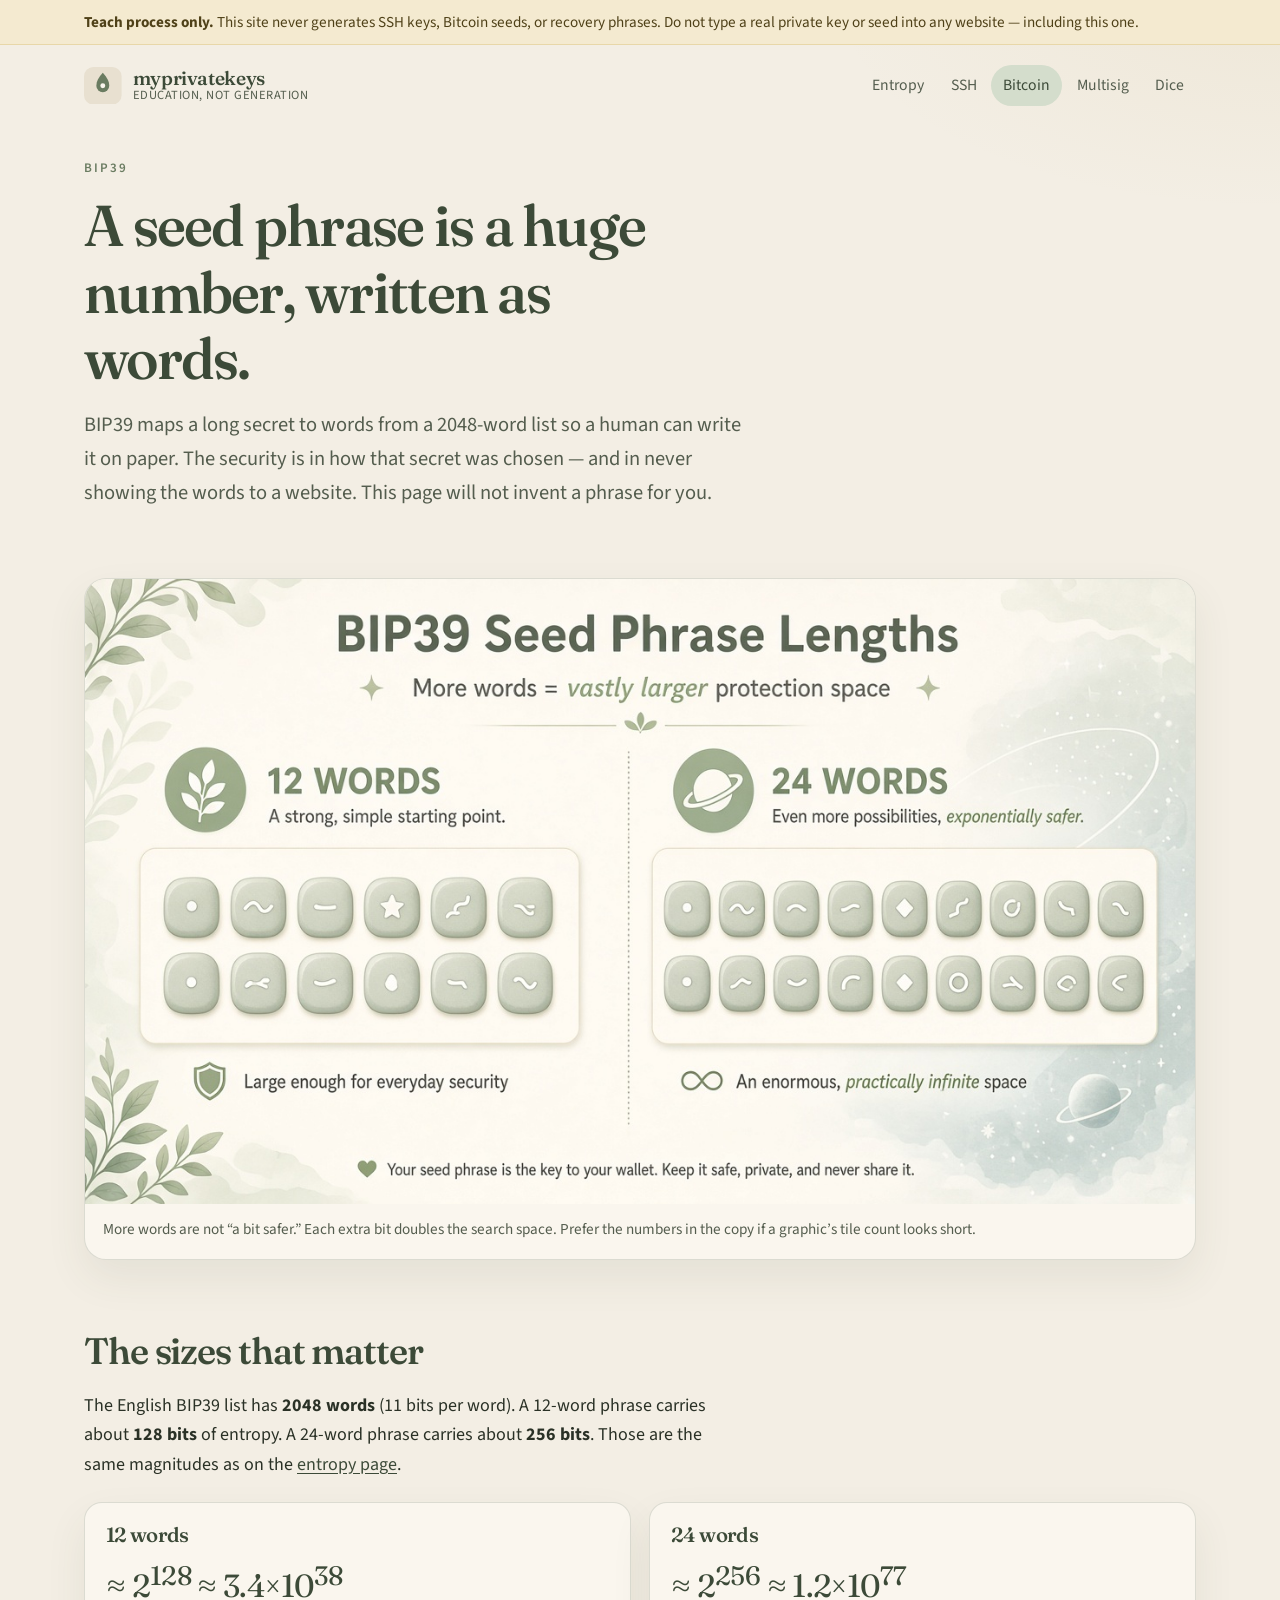
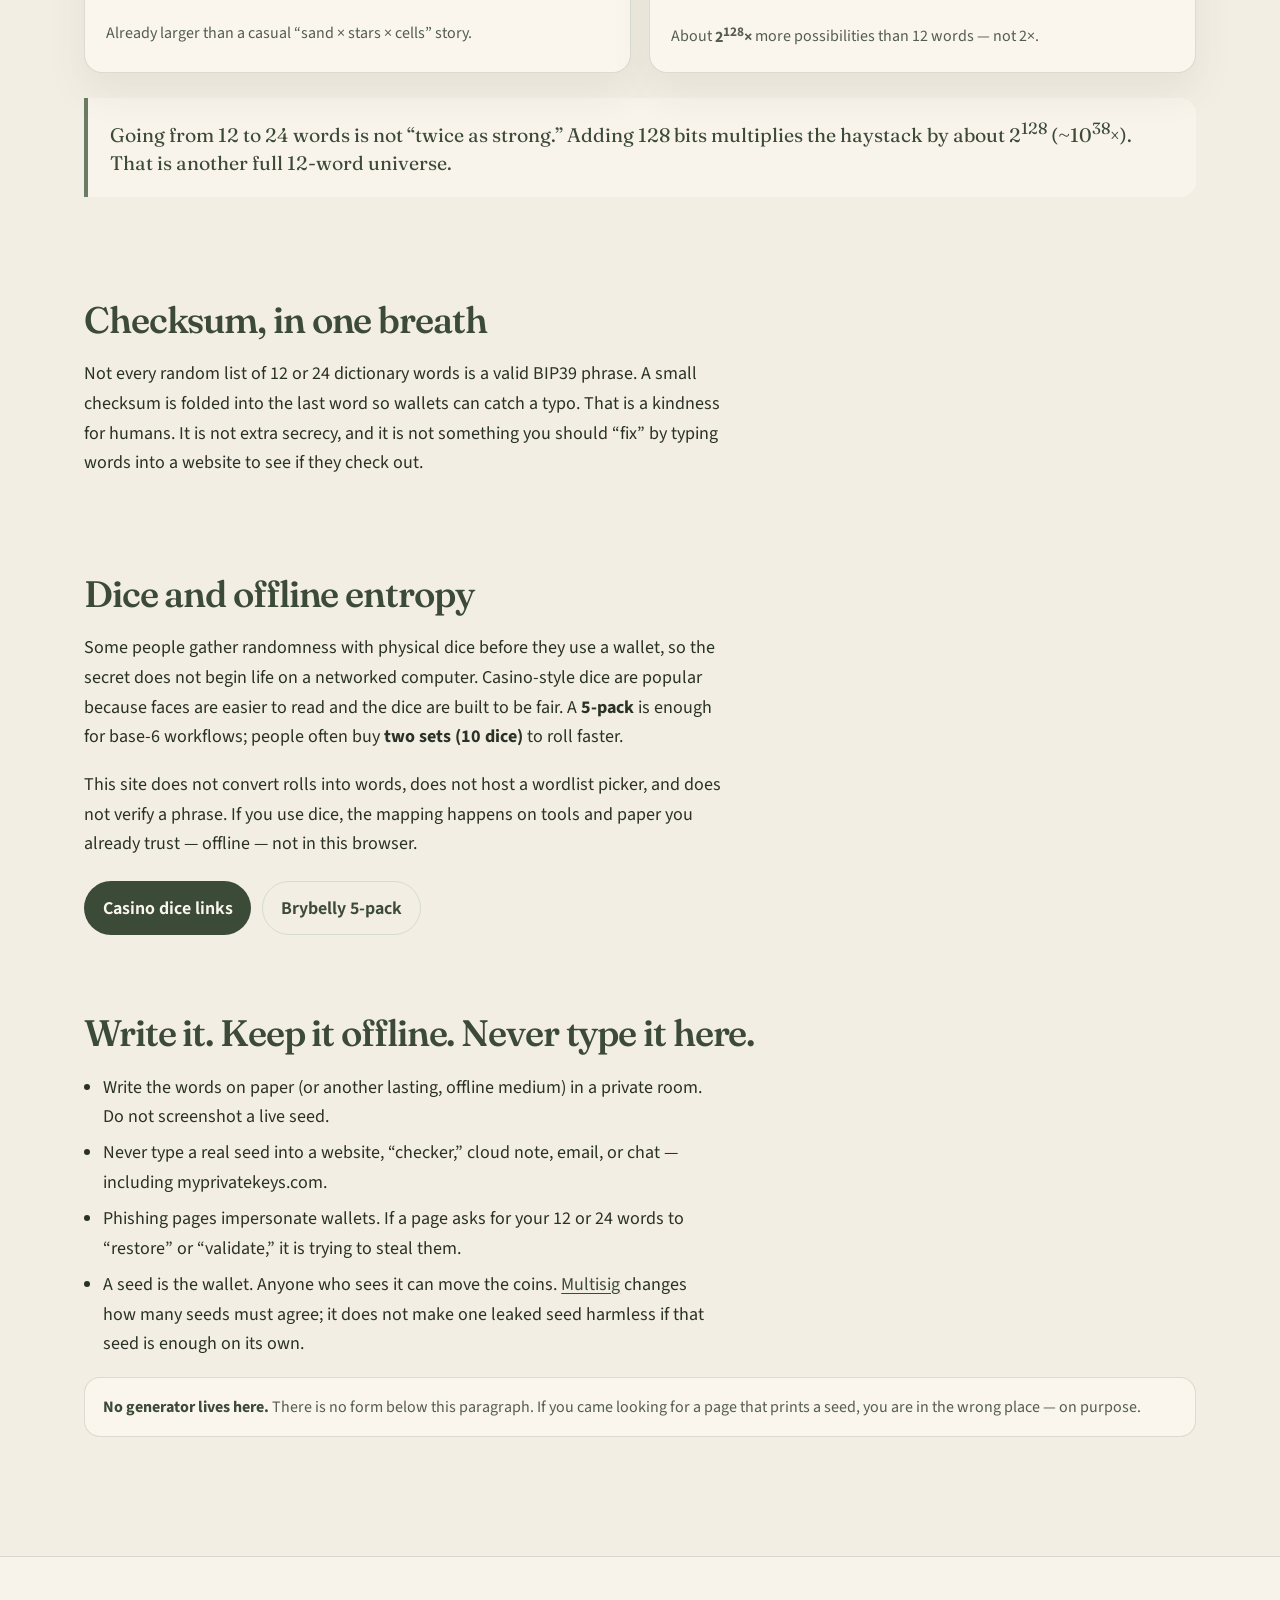
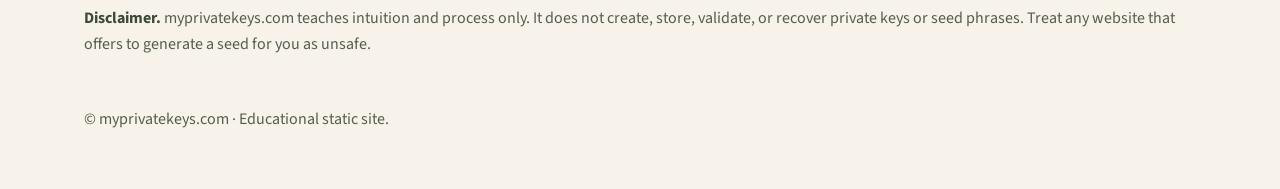
==== bitcoin.html @ ca696eeb "Add v1 educational static site for myprivatekeys.com Sage/cream multipage HTML/CSS site covering ent" ====
<!DOCTYPE html>
<html lang="en">
<head>
  <meta charset="utf-8">
  <meta name="viewport" content="width=device-width, initial-scale=1">
  <title>Bitcoin BIP39 seed phrases | myprivatekeys.com</title>
  <meta name="description" content="Educational BIP39 notes: 2048-word list, 12 vs 24 word entropy, dice, checksums, and writing a seed offline. This site never generates a seed.">
  <link rel="canonical" href="https://myprivatekeys.com/bitcoin.html">
  <meta name="robots" content="index,follow">
  <meta property="og:title" content="Bitcoin BIP39 seed phrases | myprivatekeys.com">
  <meta property="og:description" content="12-word ≈ 2^128; 24-word ≈ 2^256. 24 is about 2^128 times larger, not twice as large. Process only.">
  <meta property="og:type" content="article">
  <meta property="og:url" content="https://myprivatekeys.com/bitcoin.html">
  <meta property="og:image" content="https://myprivatekeys.com/assets/bip39-12-vs-24.png">
  <meta name="theme-color" content="#f3eee4">
  <link rel="icon" href="favicon.svg" type="image/svg+xml">
  <link rel="preconnect" href="https://fonts.googleapis.com">
  <link rel="preconnect" href="https://fonts.gstatic.com" crossorigin>
  <link href="https://fonts.googleapis.com/css2?family=Fraunces:opsz,wght@9..144,500;9..144,560&family=Source+Sans+3:wght@400;600;700&display=swap" rel="stylesheet">
  <link rel="stylesheet" href="css/styles.css">
</head>
<body>
  <a class="skip-link" href="#main">Skip to content</a>
  <div class="site-disclaimer" role="note">
    <p><strong>Teach process only.</strong> This site never generates SSH keys, Bitcoin seeds, or recovery phrases. Do not type a real private key or seed into any website — including this one.</p>
  </div>
  <header class="site-header">
    <a class="brand" href="index.html">
      <svg class="brand-mark" viewBox="0 0 64 64" aria-hidden="true">
        <rect width="64" height="64" rx="16" fill="#e8e0d0"/>
        <path d="M32 10c7 8 11 14 11 22a11 11 0 1 1-22 0c0-8 4-14 11-22z" fill="#6a7c61"/>
        <circle cx="32" cy="32" r="4.2" fill="#faf6ee"/>
      </svg>
      <span class="brand-text">
        <span class="brand-name">myprivatekeys</span>
        <span class="brand-tag">Education, not generation</span>
      </span>
    </a>
    <button class="nav-toggle" type="button" aria-expanded="false" aria-controls="site-nav">Menu</button>
    <nav class="site-nav" id="site-nav" aria-label="Primary">
      <a href="index.html">Entropy</a>
      <a href="ssh.html">SSH</a>
      <a href="bitcoin.html" aria-current="page">Bitcoin</a>
      <a href="multisig.html">Multisig</a>
      <a href="dice.html">Dice</a>
    </nav>
  </header>

  <main id="main">
    <div class="wrap">
      <section class="hero">
        <p class="kicker">BIP39</p>
        <h1>A seed phrase is a huge number, written as words.</h1>
        <p class="lede">BIP39 maps a long secret to words from a 2048-word list so a human can write it on paper. The security is in how that secret was chosen — and in never showing the words to a website. This page will not invent a phrase for you.</p>
      </section>

      <figure class="figure">
        <img src="assets/bip39-12-vs-24.png" width="1600" height="900" alt="Illustration comparing 12-word and 24-word BIP39 seed phrase lengths and the much larger protection space of 24 words.">
        <figcaption>More words are not “a bit safer.” Each extra bit doubles the search space. Prefer the numbers in the copy if a graphic’s tile count looks short.</figcaption>
      </figure>

      <section class="section">
        <h2>The sizes that matter</h2>
        <div class="prose">
          <p>The English BIP39 list has <strong>2048 words</strong> (11 bits per word). A 12-word phrase carries about <strong>128 bits</strong> of entropy. A 24-word phrase carries about <strong>256 bits</strong>. Those are the same magnitudes as on the <a href="index.html">entropy page</a>.</p>
        </div>
        <div class="grid grid-2" style="margin-top: 1.4rem;">
          <article class="stat">
            <h3>12 words</h3>
            <p class="num">≈ 2<sup>128</sup> ≈ 3.4×10<sup>38</sup></p>
            <p class="sub">Already larger than a casual “sand × stars × cells” story.</p>
          </article>
          <article class="stat">
            <h3>24 words</h3>
            <p class="num">≈ 2<sup>256</sup> ≈ 1.2×10<sup>77</sup></p>
            <p class="sub">About <strong>2<sup>128</sup>×</strong> more possibilities than 12 words — not 2×.</p>
          </article>
        </div>
        <blockquote class="pull">Going from 12 to 24 words is not “twice as strong.” Adding 128 bits multiplies the haystack by about 2<sup>128</sup> (~10<sup>38</sup>×). That is another full 12-word universe.</blockquote>
      </section>

      <section class="section">
        <h2>Checksum, in one breath</h2>
        <div class="prose">
          <p>Not every random list of 12 or 24 dictionary words is a valid BIP39 phrase. A small checksum is folded into the last word so wallets can catch a typo. That is a kindness for humans. It is not extra secrecy, and it is not something you should “fix” by typing words into a website to see if they check out.</p>
        </div>
      </section>

      <section class="section">
        <h2>Dice and offline entropy</h2>
        <div class="prose">
          <p>Some people gather randomness with physical dice before they use a wallet, so the secret does not begin life on a networked computer. Casino-style dice are popular because faces are easier to read and the dice are built to be fair. A <strong>5-pack</strong> is enough for base-6 workflows; people often buy <strong>two sets (10 dice)</strong> to roll faster.</p>
          <p>This site does not convert rolls into words, does not host a wordlist picker, and does not verify a phrase. If you use dice, the mapping happens on tools and paper you already trust — offline — not in this browser.</p>
        </div>
        <div class="actions">
          <a class="btn btn-primary" href="dice.html">Casino dice links</a>
          <a class="btn btn-ghost" href="https://www.amazon.com/dp/B00CKXGBE4" rel="noopener noreferrer" target="_blank">Brybelly 5-pack</a>
        </div>
      </section>

      <section class="section">
        <h2>Write it. Keep it offline. Never type it here.</h2>
        <div class="prose">
          <ul>
            <li>Write the words on paper (or another lasting, offline medium) in a private room. Do not screenshot a live seed.</li>
            <li>Never type a real seed into a website, “checker,” cloud note, email, or chat — including myprivatekeys.com.</li>
            <li>Phishing pages impersonate wallets. If a page asks for your 12 or 24 words to “restore” or “validate,” it is trying to steal them.</li>
            <li>A seed is the wallet. Anyone who sees it can move the coins. <a href="multisig.html">Multisig</a> changes how many seeds must agree; it does not make one leaked seed harmless if that seed is enough on its own.</li>
          </ul>
        </div>
        <p class="note"><strong>No generator lives here.</strong> There is no form below this paragraph. If you came looking for a page that prints a seed, you are in the wrong place — on purpose.</p>
      </section>
    </div>
  </main>

  <footer class="site-footer">
    <div class="wrap">
      <p><strong>Disclaimer.</strong> myprivatekeys.com teaches intuition and process only. It does not create, store, validate, or recover private keys or seed phrases. Treat any website that offers to generate a seed for you as unsafe.</p>
      <p>© myprivatekeys.com · Educational static site.</p>
    </div>
  </footer>
  <script src="js/nav.js"></script>
</body>
</html>
---- css/styles.css ----
/* myprivatekeys.com — sage / cream educational static site */

:root {
  --cream: #f3eee4;
  --cream-deep: #e6dece;
  --paper: #faf6ee;
  --ink: #2a3126;
  --ink-muted: #545d4e;
  --sage: #6a7c61;
  --sage-deep: #3c4a38;
  --sage-mid: #87987b;
  --sage-pale: #d4ddcc;
  --leaf: #7c8e70;
  --gold: #b0893a;
  --gold-soft: #e8d7a8;
  --warn-bg: #f4ead0;
  --warn-ink: #4f4118;
  --line: rgba(60, 74, 56, 0.16);
  --shadow: 0 18px 40px rgba(60, 74, 56, 0.08);
  --radius: 22px;
  --max: 72rem;
  --prose: 40rem;
  --font-serif: "Fraunces", "Iowan Old Style", "Palatino Linotype", Palatino, serif;
  --font-sans: "Source Sans 3", "Segoe UI", "Helvetica Neue", sans-serif;
}

*,
*::before,
*::after {
  box-sizing: border-box;
}

html {
  scroll-behavior: smooth;
}

body {
  margin: 0;
  color: var(--ink);
  background:
    radial-gradient(1200px 500px at 8% -10%, rgba(125, 143, 114, 0.12), transparent 55%),
    radial-gradient(900px 420px at 100% 0%, rgba(184, 154, 78, 0.08), transparent 50%),
    var(--cream);
  font-family: var(--font-sans);
  font-size: 1.125rem;
  line-height: 1.65;
  min-height: 100vh;
}

img {
  max-width: 100%;
  height: auto;
  display: block;
}

a {
  color: var(--sage-deep);
  text-underline-offset: 0.18em;
}

a:hover {
  color: var(--sage);
}

:focus-visible {
  outline: 3px solid var(--gold);
  outline-offset: 3px;
}

.skip-link {
  position: absolute;
  left: 1rem;
  top: -4rem;
  z-index: 80;
  background: var(--sage-deep);
  color: var(--paper);
  padding: 0.6rem 1rem;
  border-radius: 8px;
}

.skip-link:focus {
  top: 1rem;
}

/* Disclaimer */

.site-disclaimer {
  position: sticky;
  top: 0;
  z-index: 40;
  background: var(--warn-bg);
  color: var(--warn-ink);
  border-bottom: 1px solid var(--gold-soft);
}

.site-disclaimer p {
  margin: 0 auto;
  max-width: var(--max);
  padding: 0.7rem 1.25rem;
  font-size: 0.95rem;
  line-height: 1.45;
}

.site-disclaimer strong {
  font-weight: 700;
}

/* Header */

.site-header {
  max-width: var(--max);
  margin: 0 auto;
  padding: 1.25rem 1.25rem 0.5rem;
  display: flex;
  align-items: center;
  justify-content: space-between;
  gap: 1.5rem;
}

.brand {
  display: flex;
  align-items: center;
  gap: 0.7rem;
  text-decoration: none;
  color: var(--sage-deep);
}

.brand-mark {
  width: 2.35rem;
  height: 2.35rem;
  flex-shrink: 0;
}

.brand-text {
  display: flex;
  flex-direction: column;
  line-height: 1.1;
}

.brand-name {
  font-family: var(--font-serif);
  font-size: 1.2rem;
  font-weight: 560;
  letter-spacing: -0.02em;
}

.brand-tag {
  font-size: 0.78rem;
  color: var(--ink-muted);
  letter-spacing: 0.04em;
  text-transform: uppercase;
}

.site-nav {
  display: flex;
  flex-wrap: wrap;
  gap: 0.15rem 0.15rem;
}

.site-nav a {
  text-decoration: none;
  color: var(--ink-muted);
  padding: 0.45rem 0.75rem;
  border-radius: 999px;
  font-size: 0.98rem;
}

.site-nav a:hover,
.site-nav a[aria-current="page"] {
  background: var(--sage-pale);
  color: var(--sage-deep);
}

.nav-toggle {
  display: none;
  background: var(--paper);
  border: 1px solid var(--line);
  border-radius: 10px;
  padding: 0.45rem 0.7rem;
  font: inherit;
  color: var(--sage-deep);
  cursor: pointer;
}

/* Layout */

.wrap {
  max-width: var(--max);
  margin: 0 auto;
  padding: 0 1.25rem;
}

main {
  padding-bottom: 4rem;
}

.hero {
  padding: 2.4rem 0 1.2rem;
}

.kicker {
  display: inline-flex;
  align-items: center;
  gap: 0.45rem;
  color: var(--sage);
  font-size: 0.82rem;
  letter-spacing: 0.16em;
  text-transform: uppercase;
  font-weight: 600;
  margin: 0 0 0.85rem;
}

.hero h1,
.section h2,
.card h3,
.stat h3 {
  font-family: var(--font-serif);
  font-optical-sizing: auto;
  font-weight: 560;
  letter-spacing: -0.03em;
  line-height: 1.15;
  color: var(--sage-deep);
}

.hero h1 {
  font-size: clamp(2.2rem, 5vw, 3.6rem);
  max-width: 16ch;
  margin: 0 0 1rem;
}

.lede {
  font-size: 1.28rem;
  max-width: 42rem;
  color: var(--ink-muted);
  margin: 0 0 1.5rem;
}

.section {
  padding: 2.4rem 0;
}

.section h2 {
  font-size: clamp(1.7rem, 3vw, 2.3rem);
  margin: 0 0 0.9rem;
}

.prose {
  max-width: var(--prose);
}

.prose p,
.prose li {
  color: var(--ink);
}

.prose ul,
.prose ol {
  padding-left: 1.2rem;
}

.prose li + li {
  margin-top: 0.4rem;
}

.pull {
  margin: 1.6rem 0;
  padding: 1.2rem 1.4rem;
  border-left: 4px solid var(--sage);
  background: rgba(250, 246, 238, 0.8);
  border-radius: 0 16px 16px 0;
  font-family: var(--font-serif);
  font-size: 1.22rem;
  line-height: 1.45;
  color: var(--sage-deep);
}

.note {
  background: var(--paper);
  border: 1px solid var(--line);
  border-radius: 16px;
  padding: 1rem 1.15rem;
  font-size: 1rem;
  color: var(--ink-muted);
}

.note strong {
  color: var(--sage-deep);
}

.figure {
  margin: 1.6rem 0 2rem;
  background: var(--paper);
  border: 1px solid var(--line);
  border-radius: var(--radius);
  box-shadow: var(--shadow);
  overflow: hidden;
}

.figure img {
  width: 100%;
  background: #f7f3ea;
}

.figure figcaption {
  padding: 0.85rem 1.15rem 1.05rem;
  font-size: 0.95rem;
  color: var(--ink-muted);
}

.grid {
  display: grid;
  gap: 1.15rem;
}

.grid-2 {
  grid-template-columns: repeat(2, minmax(0, 1fr));
}

.grid-3 {
  grid-template-columns: repeat(3, minmax(0, 1fr));
}

.card,
.stat {
  background: var(--paper);
  border: 1px solid var(--line);
  border-radius: 18px;
  padding: 1.25rem 1.3rem 1.35rem;
  box-shadow: var(--shadow);
}

.card h3,
.stat h3 {
  margin: 0 0 0.45rem;
  font-size: 1.28rem;
}

.card p:last-child,
.stat p:last-child {
  margin-bottom: 0;
}

.card a.card-link {
  display: inline-block;
  margin-top: 0.7rem;
  font-weight: 650;
  text-decoration: none;
  color: var(--sage);
}

.card a.card-link:hover {
  text-decoration: underline;
}

.stat .num {
  font-family: var(--font-serif);
  font-size: clamp(1.6rem, 3vw, 2rem);
  color: var(--sage-deep);
  margin: 0.15rem 0 0.5rem;
  letter-spacing: -0.02em;
}

.stat .sub {
  margin: 0;
  color: var(--ink-muted);
  font-size: 1rem;
}

.actions {
  display: flex;
  flex-wrap: wrap;
  gap: 0.7rem;
  margin: 1.4rem 0 0;
}

.btn {
  display: inline-flex;
  align-items: center;
  justify-content: center;
  padding: 0.7rem 1.1rem;
  border-radius: 999px;
  text-decoration: none;
  font-weight: 650;
  border: 1px solid transparent;
}

.btn-primary {
  background: var(--sage-deep);
  color: var(--paper);
}

.btn-primary:hover {
  background: var(--sage);
  color: var(--paper);
}

.btn-ghost {
  background: transparent;
  border-color: var(--sage-pale);
  color: var(--sage-deep);
}

.btn-ghost:hover {
  background: var(--sage-pale);
  color: var(--sage-deep);
}

.product {
  display: flex;
  flex-direction: column;
  gap: 0.4rem;
}

.product .vendor {
  font-size: 0.82rem;
  letter-spacing: 0.08em;
  text-transform: uppercase;
  color: var(--sage);
  font-weight: 650;
}

.muted {
  color: var(--ink-muted);
}

.tiny {
  font-size: 0.95rem;
}

hr.rule {
  border: 0;
  border-top: 1px solid var(--line);
  margin: 0.5rem 0 0;
}

.site-footer {
  border-top: 1px solid var(--line);
  background: rgba(250, 246, 238, 0.7);
  padding: 2rem 0 2.6rem;
  color: var(--ink-muted);
  font-size: 1rem;
}

.site-footer .wrap {
  display: grid;
  gap: 1rem;
}

.site-footer strong {
  color: var(--sage-deep);
}

.leaf-row {
  display: flex;
  justify-content: center;
  opacity: 0.55;
  margin: 0.5rem 0 0;
}

@media (max-width: 860px) {
  .grid-3,
  .grid-2 {
    grid-template-columns: 1fr;
  }

  .nav-toggle {
    display: inline-flex;
  }

  .site-nav {
    display: none;
    position: absolute;
    right: 1.25rem;
    top: 6.7rem;
    background: var(--paper);
    border: 1px solid var(--line);
    border-radius: 16px;
    padding: 0.6rem;
    flex-direction: column;
    min-width: 12rem;
    box-shadow: var(--shadow);
    z-index: 30;
  }

  body.nav-open .site-nav {
    display: flex;
  }

  .site-header {
    position: relative;
  }
}

@media (prefers-reduced-motion: reduce) {
  html {
    scroll-behavior: auto;
  }
}
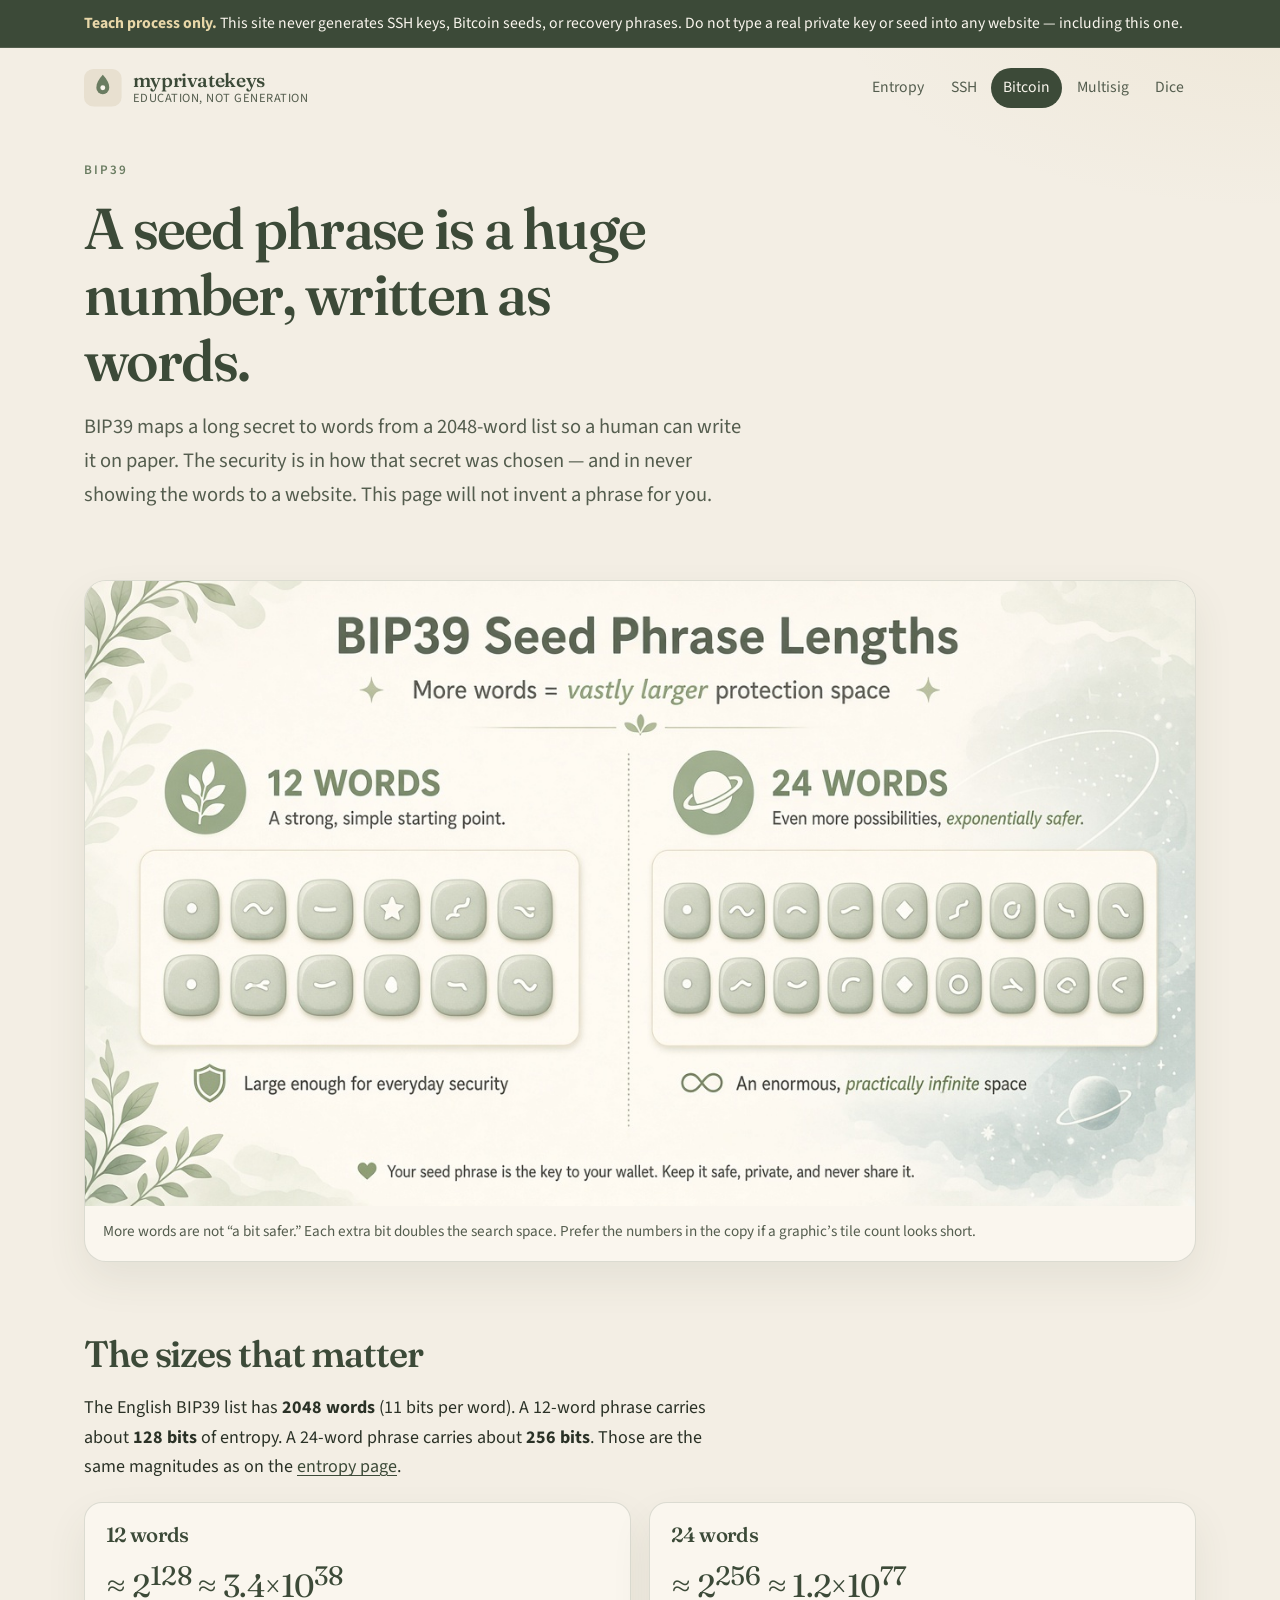
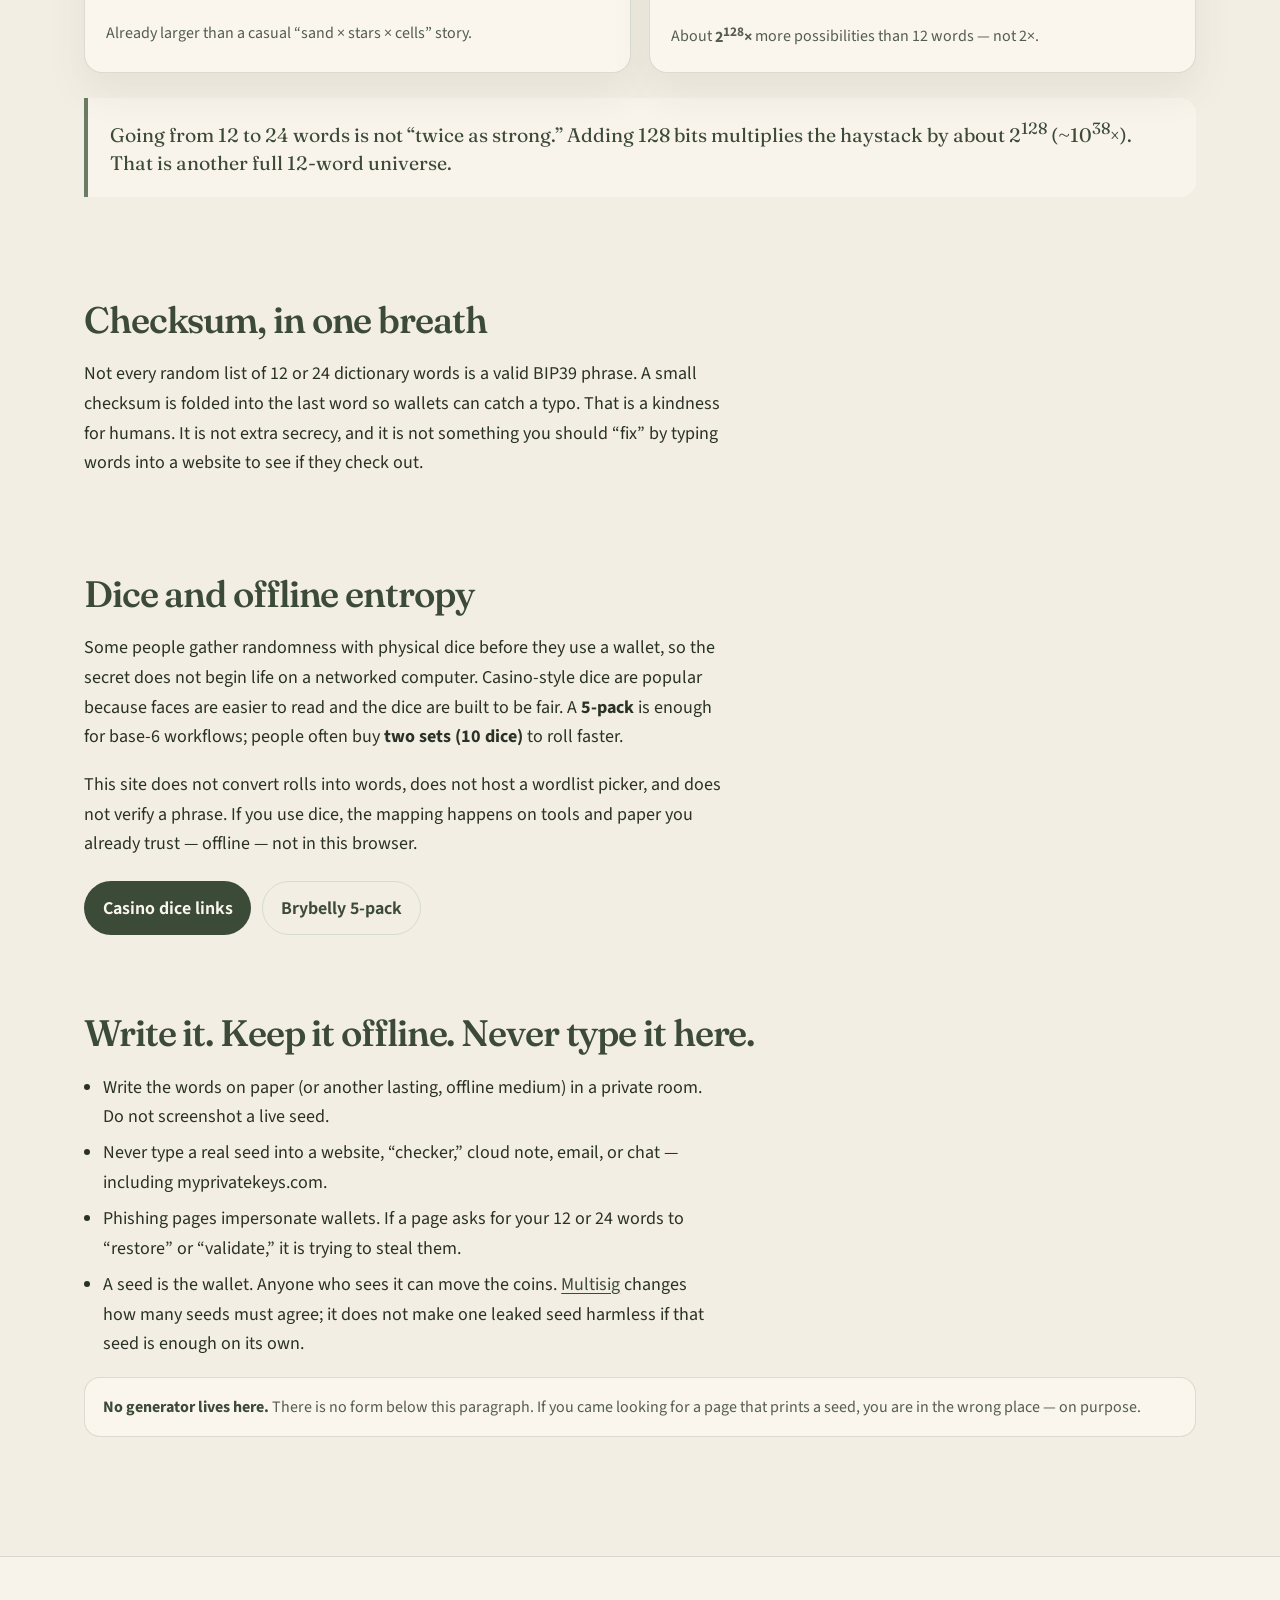
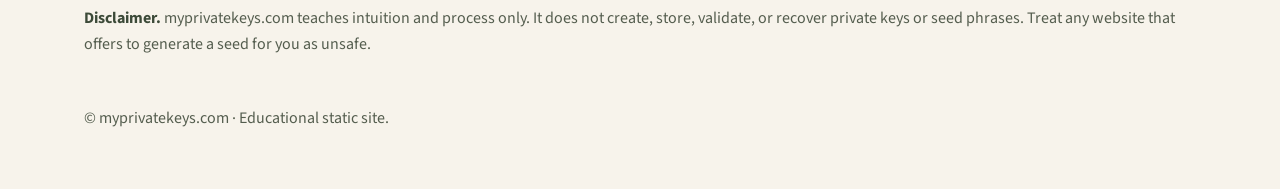
==== commit 8bf1bac9: "Polish disclaimer contrast and crop the home entropy figure Make the process-only banner dark sage s" ====
--- a/bitcoin.html
+++ b/bitcoin.html
@@ -64,7 +64,7 @@
         <div class="prose">
           <p>The English BIP39 list has <strong>2048 words</strong> (11 bits per word). A 12-word phrase carries about <strong>128 bits</strong> of entropy. A 24-word phrase carries about <strong>256 bits</strong>. Those are the same magnitudes as on the <a href="index.html">entropy page</a>.</p>
         </div>
-        <div class="grid grid-2" style="margin-top: 1.4rem;">
+        <div class="grid grid-2 mt">
           <article class="stat">
             <h3>12 words</h3>
             <p class="num">≈ 2<sup>128</sup> ≈ 3.4×10<sup>38</sup></p>
--- a/css/styles.css
+++ b/css/styles.css
@@ -62,6 +62,13 @@
   color: var(--sage);
 }
 
+code {
+  font-size: 0.92em;
+  background: var(--sage-pale);
+  padding: 0.08em 0.38em;
+  border-radius: 6px;
+}
+
 :focus-visible {
   outline: 3px solid var(--gold);
   outline-offset: 3px;
@@ -88,21 +95,22 @@
   position: sticky;
   top: 0;
   z-index: 40;
-  background: var(--warn-bg);
-  color: var(--warn-ink);
-  border-bottom: 1px solid var(--gold-soft);
+  background: var(--sage-deep);
+  color: var(--paper);
+  border-bottom: 1px solid rgba(250, 246, 238, 0.12);
 }
 
 .site-disclaimer p {
   margin: 0 auto;
   max-width: var(--max);
-  padding: 0.7rem 1.25rem;
-  font-size: 0.95rem;
+  padding: 0.75rem 1.25rem;
+  font-size: 0.98rem;
   line-height: 1.45;
 }
 
 .site-disclaimer strong {
   font-weight: 700;
+  color: var(--gold-soft);
 }
 
 /* Header */
@@ -165,10 +173,14 @@
   font-size: 0.98rem;
 }
 
-.site-nav a:hover,
+.site-nav a:hover {
+  background: var(--sage-pale);
+  color: var(--sage-deep);
+}
+
 .site-nav a[aria-current="page"] {
-  background: var(--sage-pale);
-  color: var(--sage-deep);
+  background: var(--sage-deep);
+  color: var(--paper);
 }
 
 .nav-toggle {
@@ -299,6 +311,16 @@
 .figure img {
   width: 100%;
   background: #f7f3ea;
+}
+
+.figure-focus-low img {
+  max-height: 22rem;
+  object-fit: cover;
+  object-position: center 78%;
+}
+
+.mt {
+  margin-top: 1.25rem;
 }
 
 .figure figcaption {
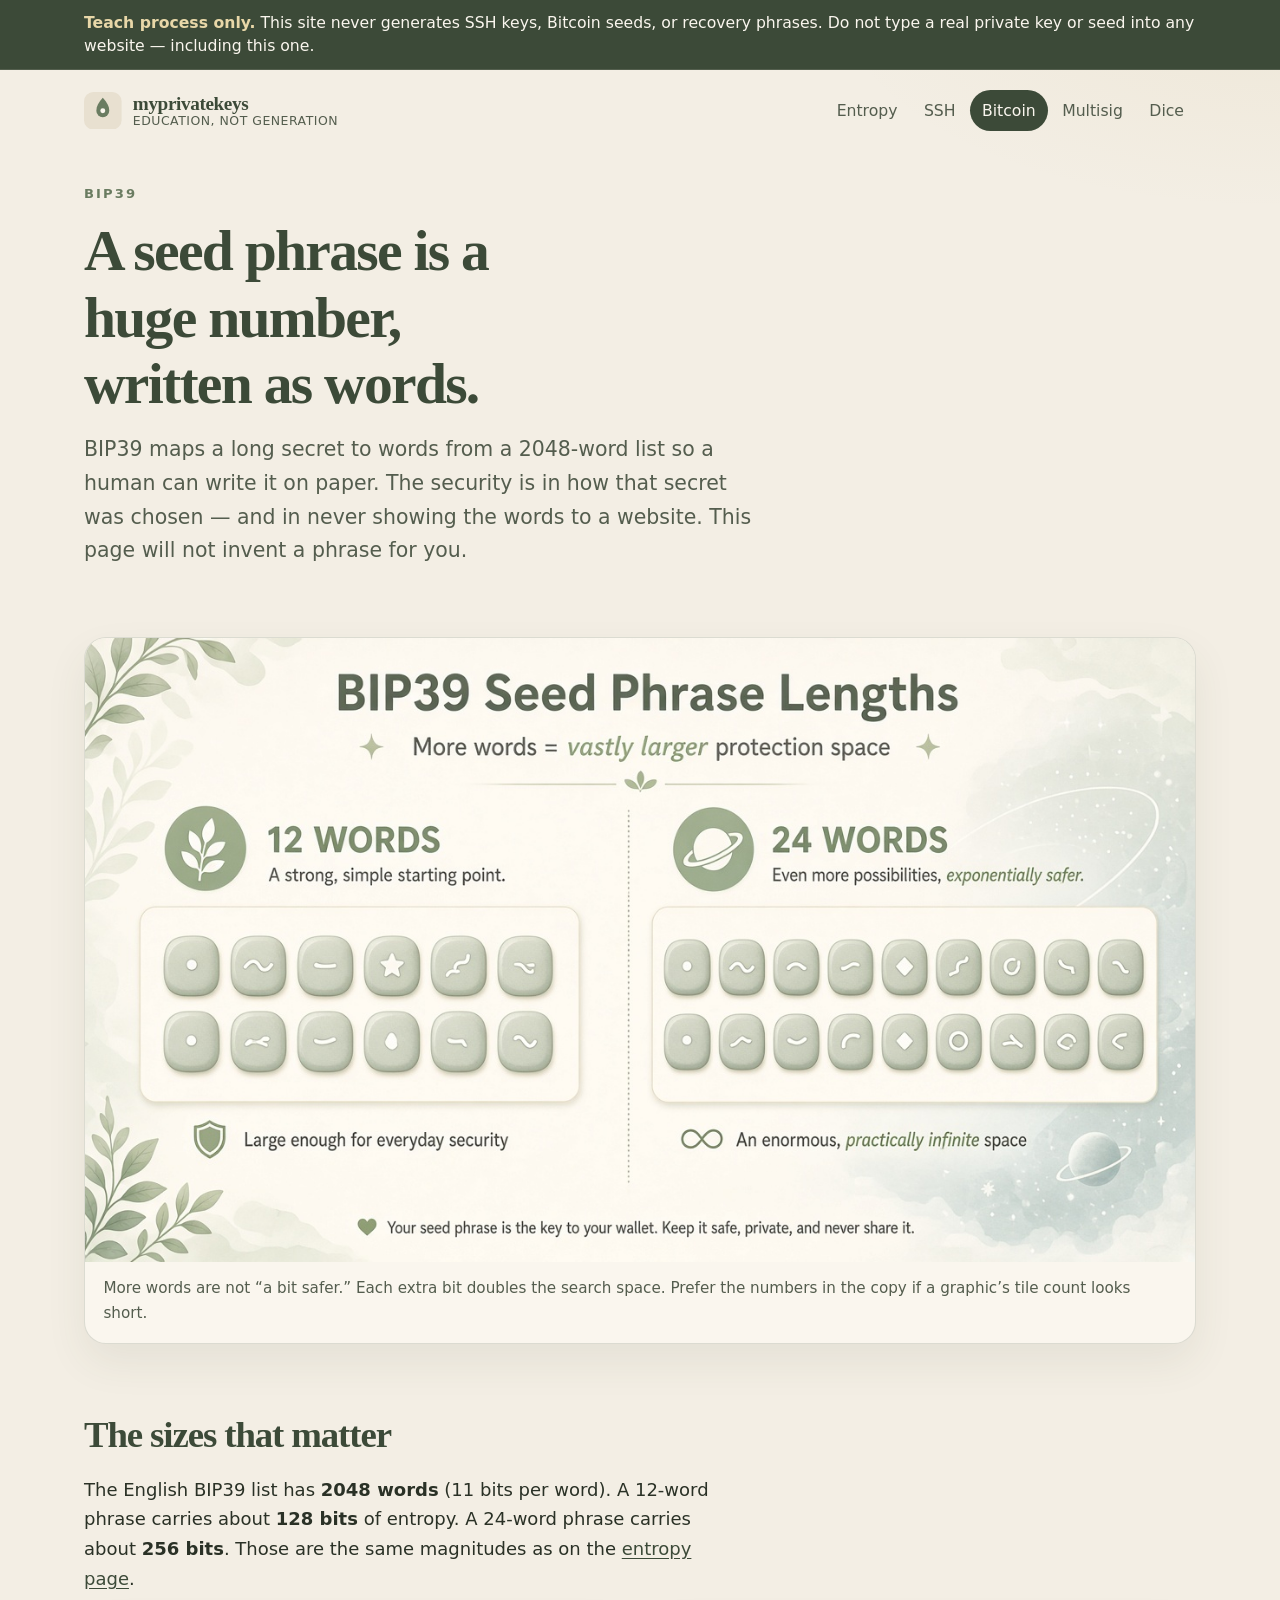
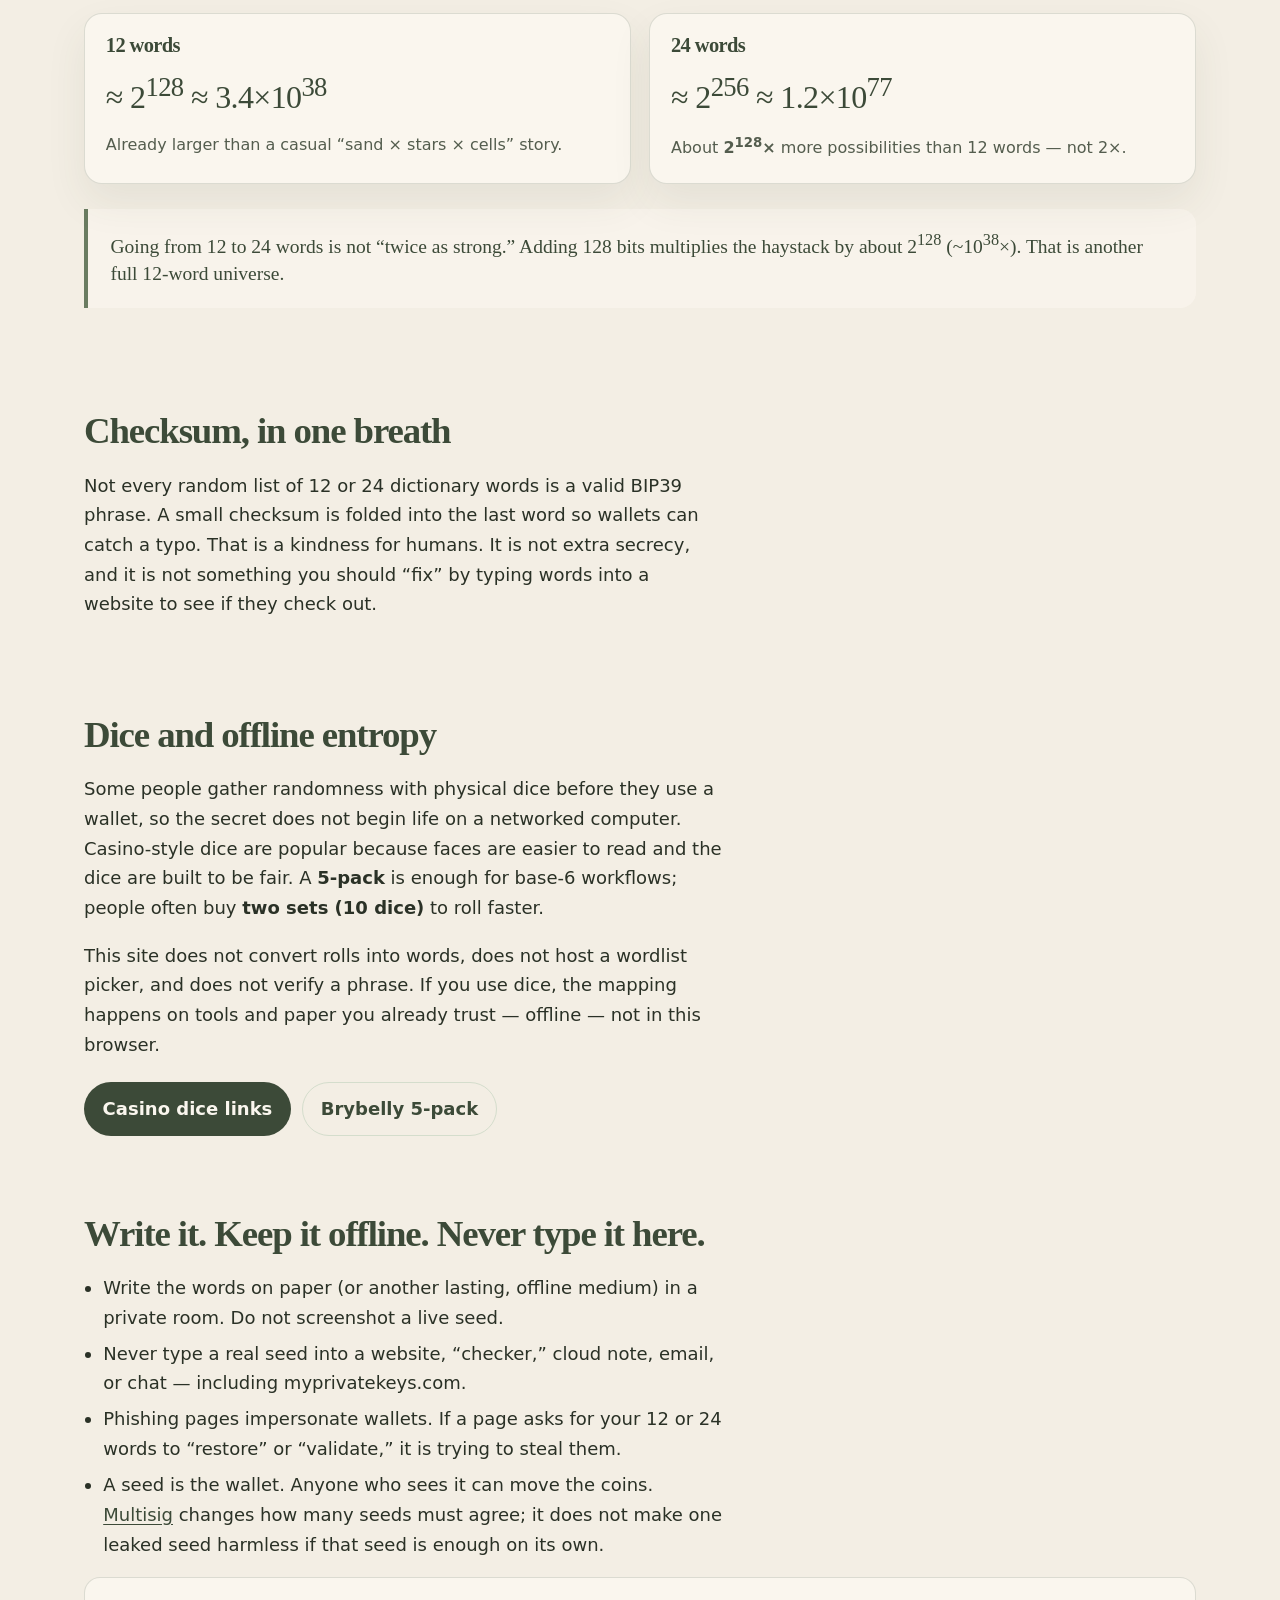
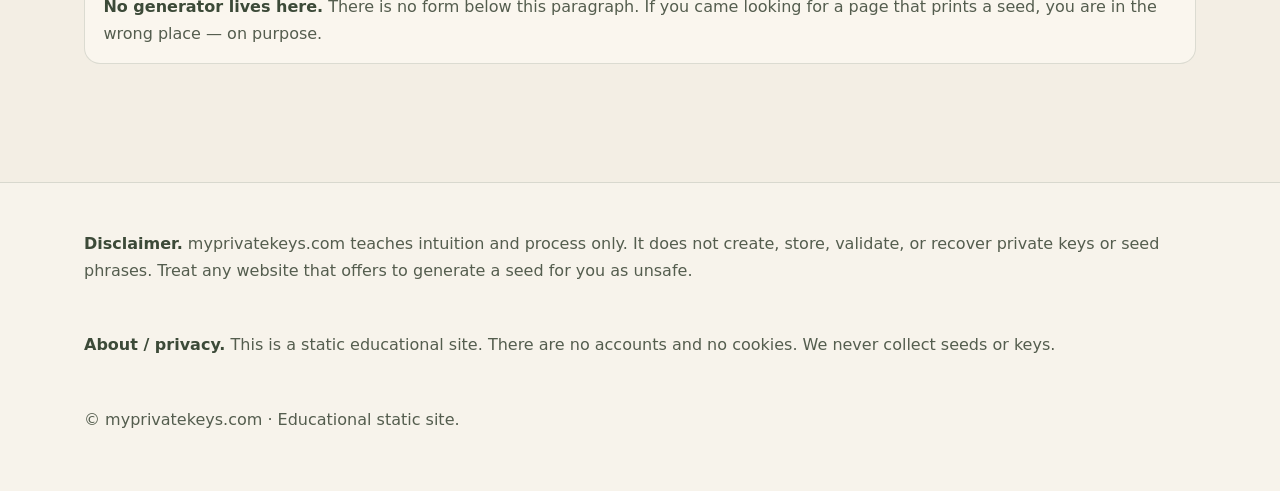
==== commit b4e9d9b1: "Polish SEO, privacy footer, system fonts, and dice links Drop Google Fonts and affiliate wording, le" ====
--- a/bitcoin.html
+++ b/bitcoin.html
@@ -12,12 +12,24 @@
   <meta property="og:type" content="article">
   <meta property="og:url" content="https://myprivatekeys.com/bitcoin.html">
   <meta property="og:image" content="https://myprivatekeys.com/assets/bip39-12-vs-24.png">
+  <meta property="og:site_name" content="myprivatekeys.com">
+  <meta name="twitter:card" content="summary_large_image">
   <meta name="theme-color" content="#f3eee4">
   <link rel="icon" href="favicon.svg" type="image/svg+xml">
-  <link rel="preconnect" href="https://fonts.googleapis.com">
-  <link rel="preconnect" href="https://fonts.gstatic.com" crossorigin>
-  <link href="https://fonts.googleapis.com/css2?family=Fraunces:opsz,wght@9..144,500;9..144,560&family=Source+Sans+3:wght@400;600;700&display=swap" rel="stylesheet">
   <link rel="stylesheet" href="css/styles.css">
+  <script type="application/ld+json">
+  {
+    "@context": "https://schema.org",
+    "@type": "WebPage",
+    "name": "Bitcoin BIP39 seed phrases",
+    "url": "https://myprivatekeys.com/bitcoin.html",
+    "isPartOf": {
+      "@type": "WebSite",
+      "name": "myprivatekeys.com",
+      "url": "https://myprivatekeys.com/"
+    }
+  }
+  </script>
 </head>
 <body>
   <a class="skip-link" href="#main">Skip to content</a>
@@ -94,7 +106,7 @@
         </div>
         <div class="actions">
           <a class="btn btn-primary" href="dice.html">Casino dice links</a>
-          <a class="btn btn-ghost" href="https://www.amazon.com/dp/B00CKXGBE4" rel="noopener noreferrer" target="_blank">Brybelly 5-pack</a>
+          <a class="btn btn-ghost" href="https://www.amazon.com/dp/B00CKXGBE4" rel="nofollow noopener noreferrer" target="_blank">Brybelly 5-pack</a>
         </div>
       </section>
 
@@ -116,6 +128,7 @@
   <footer class="site-footer">
     <div class="wrap">
       <p><strong>Disclaimer.</strong> myprivatekeys.com teaches intuition and process only. It does not create, store, validate, or recover private keys or seed phrases. Treat any website that offers to generate a seed for you as unsafe.</p>
+      <p><strong>About / privacy.</strong> This is a static educational site. There are no accounts and no cookies. We never collect seeds or keys.</p>
       <p>© myprivatekeys.com · Educational static site.</p>
     </div>
   </footer>
--- a/css/styles.css
+++ b/css/styles.css
@@ -20,8 +20,8 @@
   --radius: 22px;
   --max: 72rem;
   --prose: 40rem;
-  --font-serif: "Fraunces", "Iowan Old Style", "Palatino Linotype", Palatino, serif;
-  --font-sans: "Source Sans 3", "Segoe UI", "Helvetica Neue", sans-serif;
+  --font-serif: Georgia, ui-serif, "Iowan Old Style", "Palatino Linotype", Palatino, serif;
+  --font-sans: system-ui, -apple-system, "Segoe UI", "Helvetica Neue", sans-serif;
 }
 
 *,
@@ -227,8 +227,7 @@
 .card h3,
 .stat h3 {
   font-family: var(--font-serif);
-  font-optical-sizing: auto;
-  font-weight: 560;
+  font-weight: 600;
   letter-spacing: -0.03em;
   line-height: 1.15;
   color: var(--sage-deep);
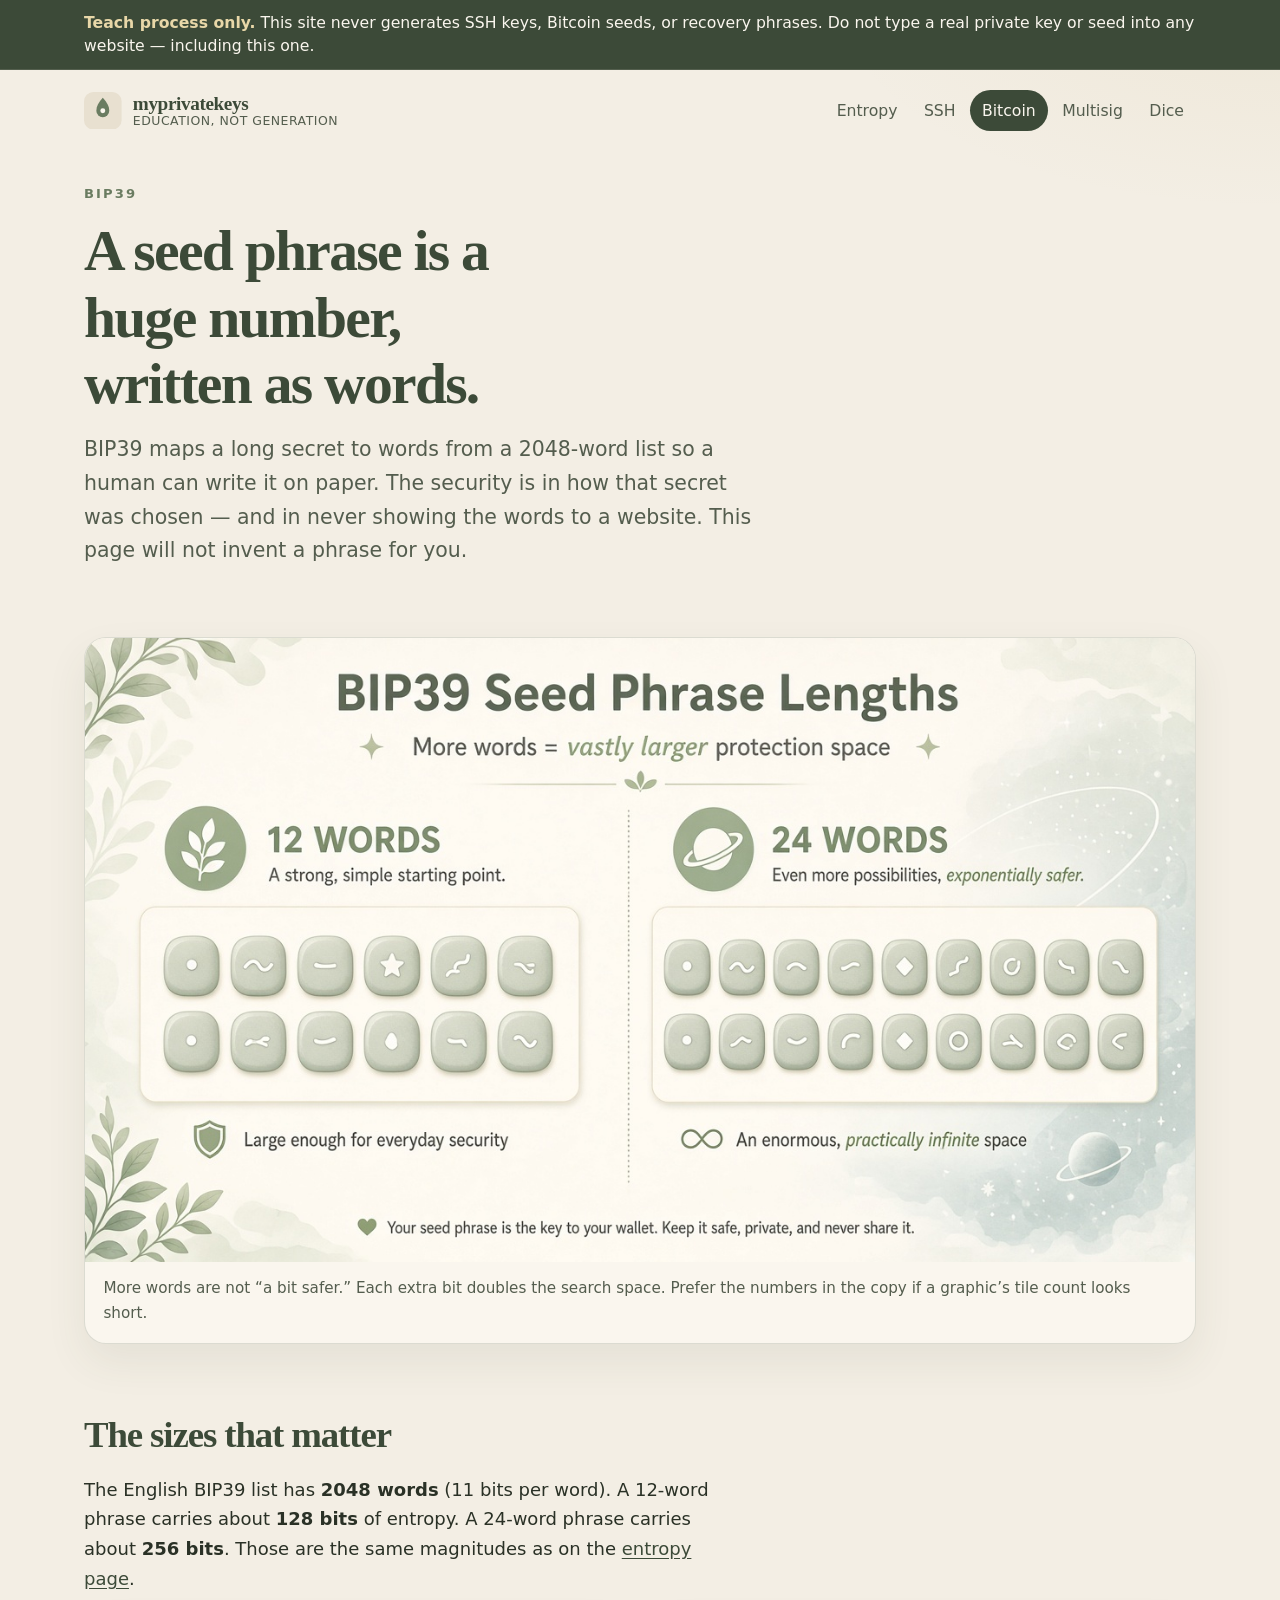
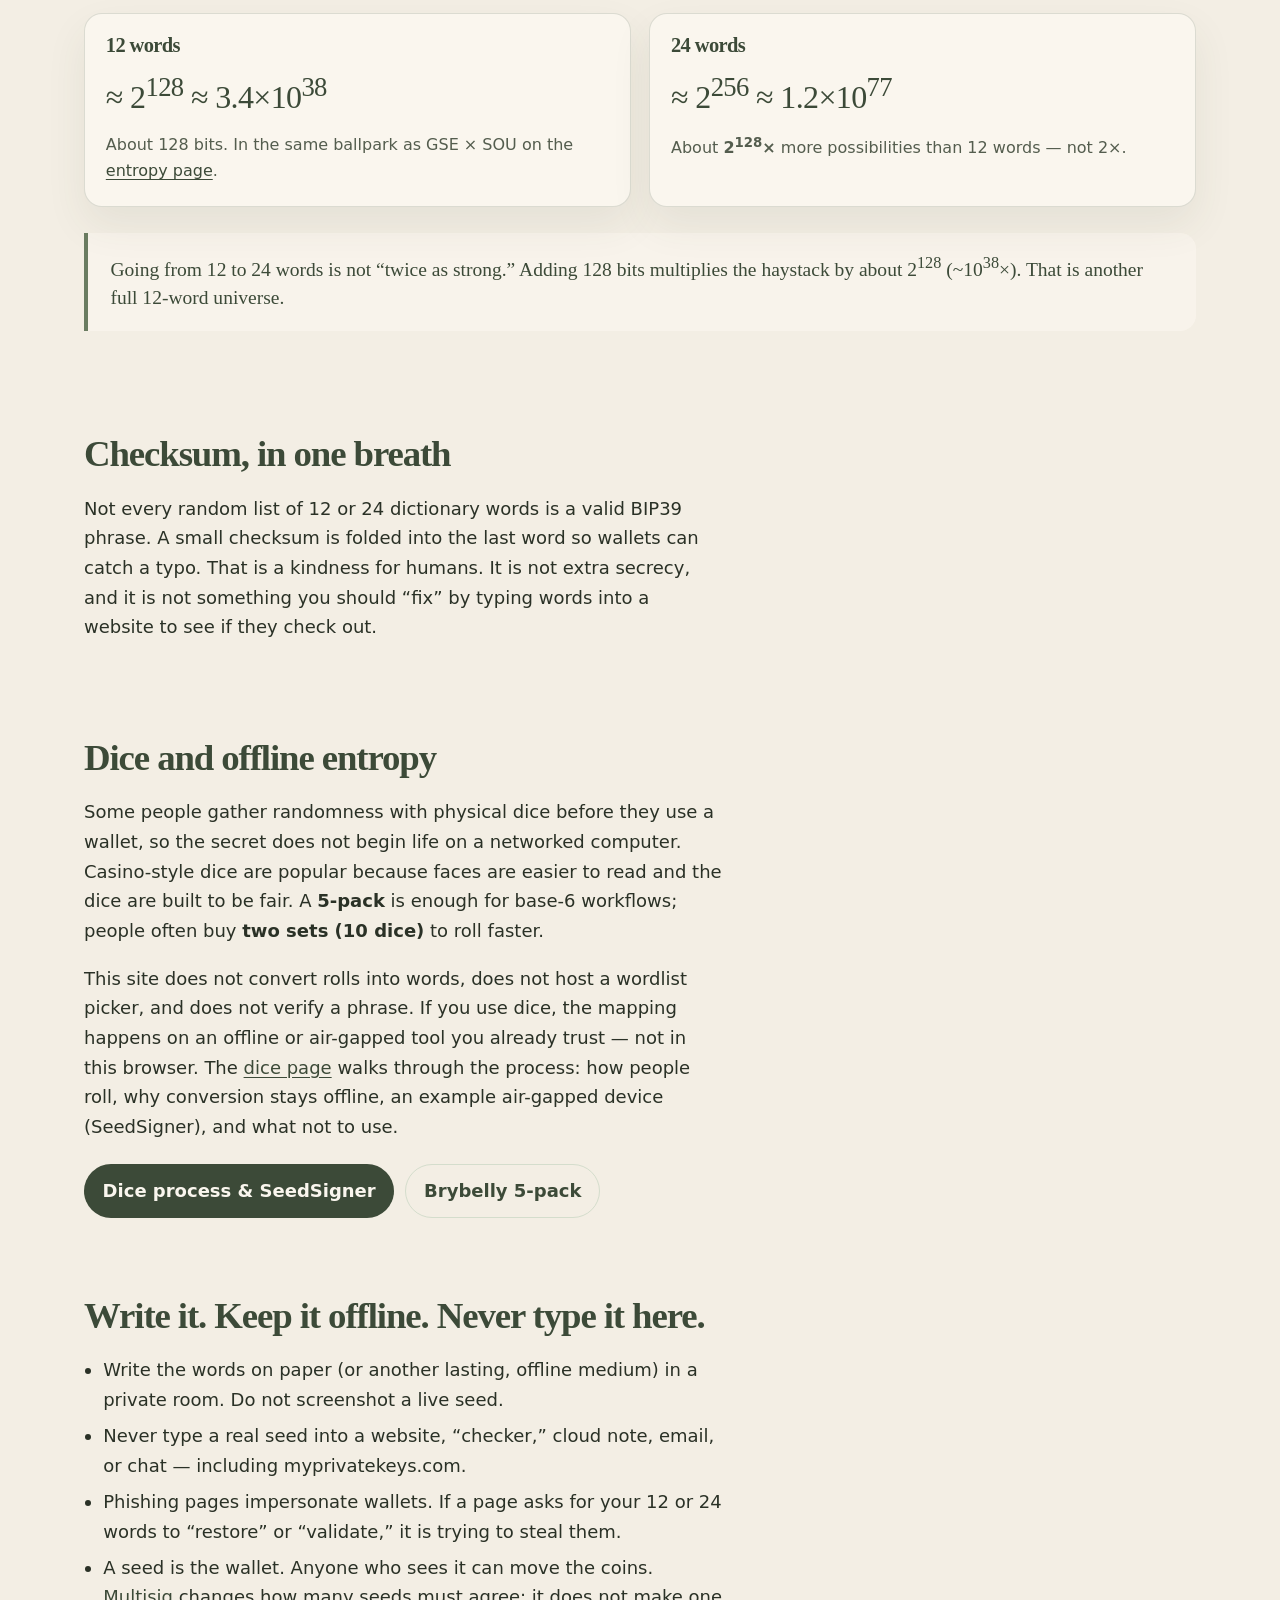
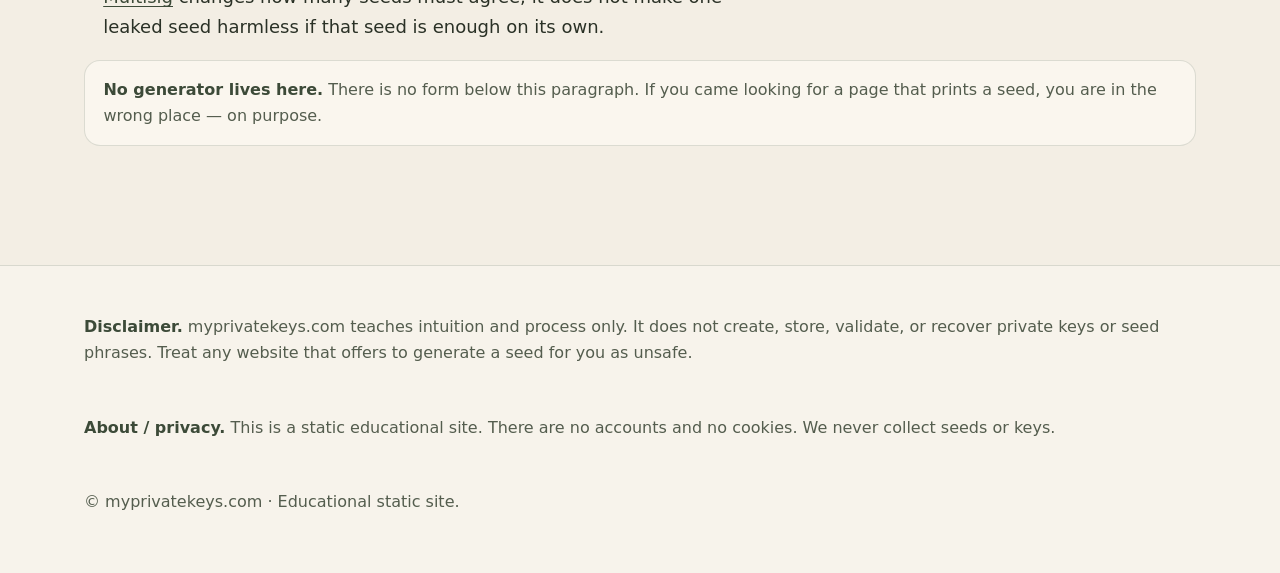
==== commit daa11a22: "Fix entropy scale, lock GSE/SOU, and teach offline dice process Show the full uncropped GSE/SOU diag" ====
--- a/bitcoin.html
+++ b/bitcoin.html
@@ -80,7 +80,7 @@
           <article class="stat">
             <h3>12 words</h3>
             <p class="num">≈ 2<sup>128</sup> ≈ 3.4×10<sup>38</sup></p>
-            <p class="sub">Already larger than a casual “sand × stars × cells” story.</p>
+            <p class="sub">About 128 bits. In the same ballpark as GSE × SOU on the <a href="index.html">entropy page</a>.</p>
           </article>
           <article class="stat">
             <h3>24 words</h3>
@@ -102,10 +102,10 @@
         <h2>Dice and offline entropy</h2>
         <div class="prose">
           <p>Some people gather randomness with physical dice before they use a wallet, so the secret does not begin life on a networked computer. Casino-style dice are popular because faces are easier to read and the dice are built to be fair. A <strong>5-pack</strong> is enough for base-6 workflows; people often buy <strong>two sets (10 dice)</strong> to roll faster.</p>
-          <p>This site does not convert rolls into words, does not host a wordlist picker, and does not verify a phrase. If you use dice, the mapping happens on tools and paper you already trust — offline — not in this browser.</p>
+          <p>This site does not convert rolls into words, does not host a wordlist picker, and does not verify a phrase. If you use dice, the mapping happens on an offline or air-gapped tool you already trust — not in this browser. The <a href="dice.html">dice page</a> walks through the process: how people roll, why conversion stays offline, an example air-gapped device (SeedSigner), and what not to use.</p>
         </div>
         <div class="actions">
-          <a class="btn btn-primary" href="dice.html">Casino dice links</a>
+          <a class="btn btn-primary" href="dice.html">Dice process &amp; SeedSigner</a>
           <a class="btn btn-ghost" href="https://www.amazon.com/dp/B00CKXGBE4" rel="nofollow noopener noreferrer" target="_blank">Brybelly 5-pack</a>
         </div>
       </section>
--- a/css/styles.css
+++ b/css/styles.css
@@ -307,15 +307,29 @@
   overflow: hidden;
 }
 
-.figure img {
+.figure img,
+.figure svg {
   width: 100%;
+  height: auto;
   background: #f7f3ea;
-}
-
-.figure-focus-low img {
-  max-height: 22rem;
-  object-fit: cover;
-  object-position: center 78%;
+  object-fit: contain;
+}
+
+.zeros-decimal {
+  font-family: ui-monospace, SFMono-Regular, Menlo, Monaco, Consolas, "Liberation Mono", monospace;
+  font-size: clamp(1.2rem, 3.4vw, 1.85rem);
+  line-height: 1.45;
+  letter-spacing: 0.08em;
+  overflow-wrap: anywhere;
+  word-break: break-all;
+  background: var(--paper);
+  border: 1px solid var(--line);
+  border-radius: 18px;
+  padding: 1.15rem 1.25rem 1.3rem;
+  box-shadow: var(--shadow);
+  color: var(--sage-deep);
+  margin: 0.85rem 0 0.55rem;
+  max-width: 48rem;
 }
 
 .mt {
